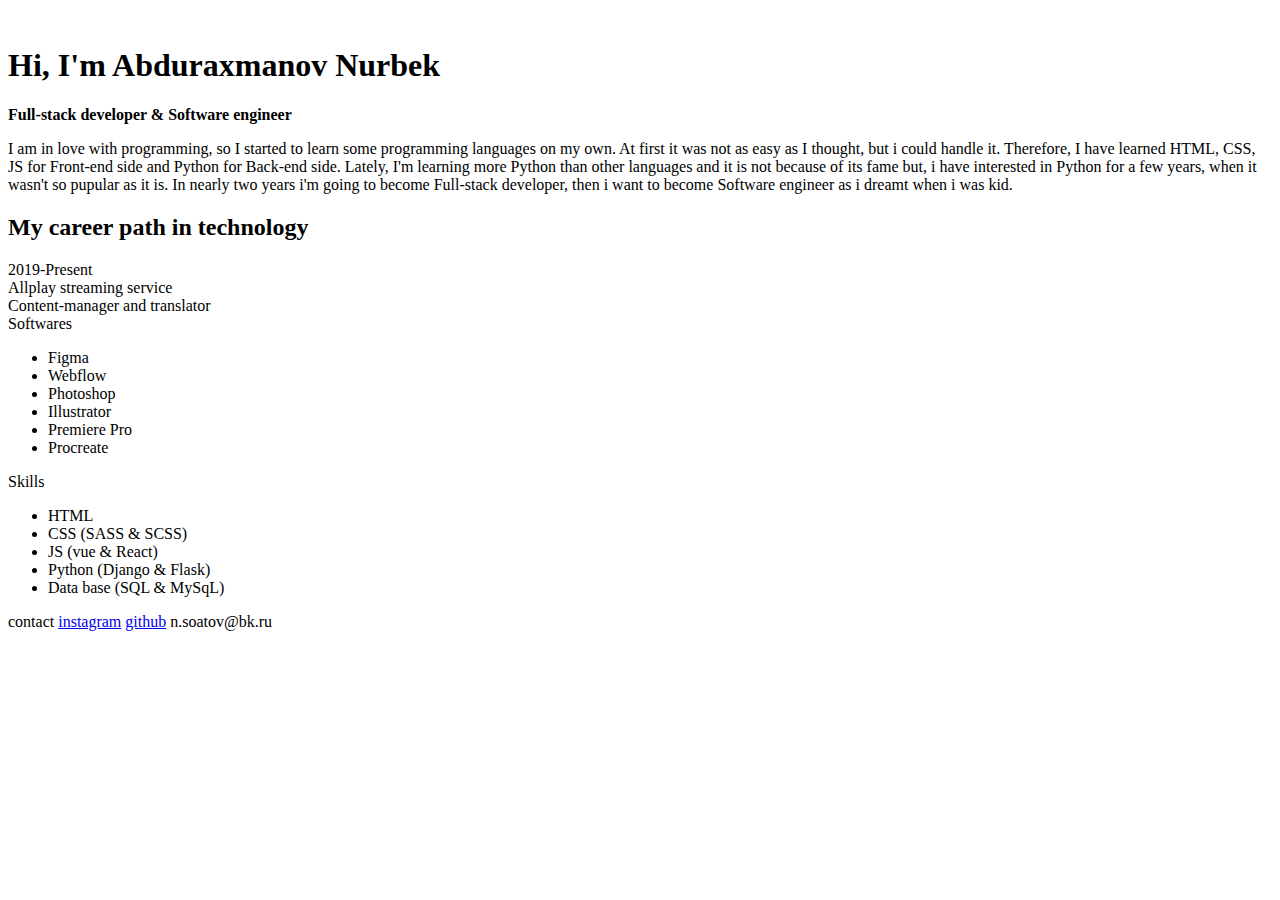
==== index.html @ 8be35cf1 "bugfix" ====
<!DOCTYPE html>
<html lang="en">
<head>
    <meta charset="UTF-8">
    <meta http-equiv="X-UA-Compatible" content="IE=edge">
    <meta name="viewport" content="width=device-width, initial-scale=1.0">
    <link rel="stylesheet" href="css/style.css">
    <link rel="shortcut icon" href="favicon.ico" type="image/x-icon">
    <title>Resume</title>
</head>
<body>
   <div class="all_content">
     <header>
         <div class="header__content">
             <div class="header__photo">
                 <img src="img/2022-08-02 23.05.23.jpg" alt="">
             </div>
             <div class="header__text">
                 <div>
                     <h1>Hi, I'm Abduraxmanov Nurbek</h1>
                     <span class="gray"><strong>Full-stack developer & Software engineer</strong> </span>
                 </div>
                 <p>I am in love with programming, so I started to learn some programming languages on my own. At first it was not as easy as I thought, but i could handle it. Therefore, I have learned HTML, CSS, JS for Front-end side and Python for Back-end side. Lately, I'm learning more Python than other languages and it is not because of its fame but, i have interested in Python for a few years, when it wasn't so pupular as it is. In nearly two years i'm going to become Full-stack developer, then i want to become Software engineer as i dreamt when i was kid.</p>
             </div>
         </div>
     </header>
     <section class="career">
         <h2 class="career__title">
             My career path in technology
         </h2>
         <div class="career__line">
             <span class="career__line__gray">2019-Present</span>
             <div class="career__line_wrapper">
                 <div class="career__line__item">
                 </div>
                 <div class="career__circle"></div>
             </div>
         </div>
         <span>Allplay streaming service</span>
         <br>
         <span class="career__gray">
             Content-manager and translator
         </span>
         <div class="skills">
             <div class="skills__item">
                 <span class="skills__title">Softwares</span>
                 <ul class="skills__list">
                     <li>Figma</li>
                     <li>Webflow</li>
                     <li>Photoshop</li>
                     <li>Illustrator</li>
                     <li>Premiere Pro</li>
                     <li>Procreate</li>
                 </ul>
             </div>
             <div class="skills__item">
                 <span class="skills__title">Skills</span>
                 <ul class="skills__list">
                     <li>HTML</li>
                     <li>CSS (SASS & SCSS)</li>
                     <li>JS (vue & React)</li>
                     <li>Python (Django & Flask)</li>
                     <li>Data base (SQL & MySqL)</li>
                 </ul>
             </div>
         </div>
         <!-- <div class="portfolio">
             <span class="portfolio__span">See my portfolio <a href="#">here</a></span>
         </div> -->
         <div class="contacts">
             <span class="contact__gray">contact</span>
             <a target="_blank" href="https://www.instagram.com/_1nurbek/">instagram</a>
             <a target="_blank" href="https://github.com/bugsssssss">github</a>
             <span>n.soatov@bk.ru</span>
         </div>
     </section>
   </div>
</body>
</html>
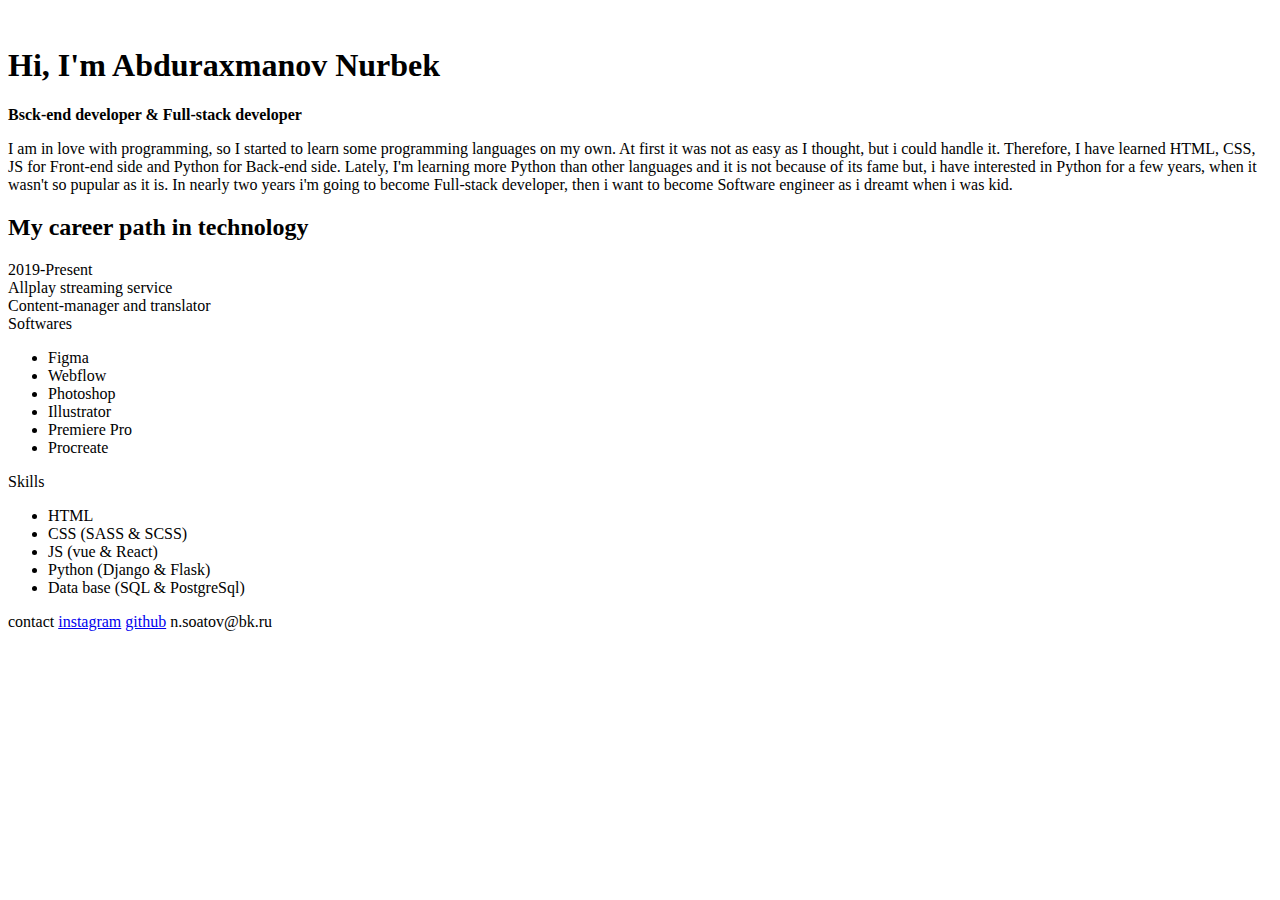
==== commit a63d917b: "bugfix" ====
--- a/index.html
+++ b/index.html
@@ -18,7 +18,7 @@
              <div class="header__text">
                  <div>
                      <h1>Hi, I'm Abduraxmanov Nurbek</h1>
-                     <span class="gray"><strong>Full-stack developer & Software engineer</strong> </span>
+                     <span class="gray"><strong>Bsck-end developer & Full-stack developer</strong> </span>
                  </div>
                  <p>I am in love with programming, so I started to learn some programming languages on my own. At first it was not as easy as I thought, but i could handle it. Therefore, I have learned HTML, CSS, JS for Front-end side and Python for Back-end side. Lately, I'm learning more Python than other languages and it is not because of its fame but, i have interested in Python for a few years, when it wasn't so pupular as it is. In nearly two years i'm going to become Full-stack developer, then i want to become Software engineer as i dreamt when i was kid.</p>
              </div>
@@ -60,7 +60,7 @@
                      <li>CSS (SASS & SCSS)</li>
                      <li>JS (vue & React)</li>
                      <li>Python (Django & Flask)</li>
-                     <li>Data base (SQL & MySqL)</li>
+                     <li>Data base (SQL & PostgreSql)</li>
                  </ul>
              </div>
          </div>
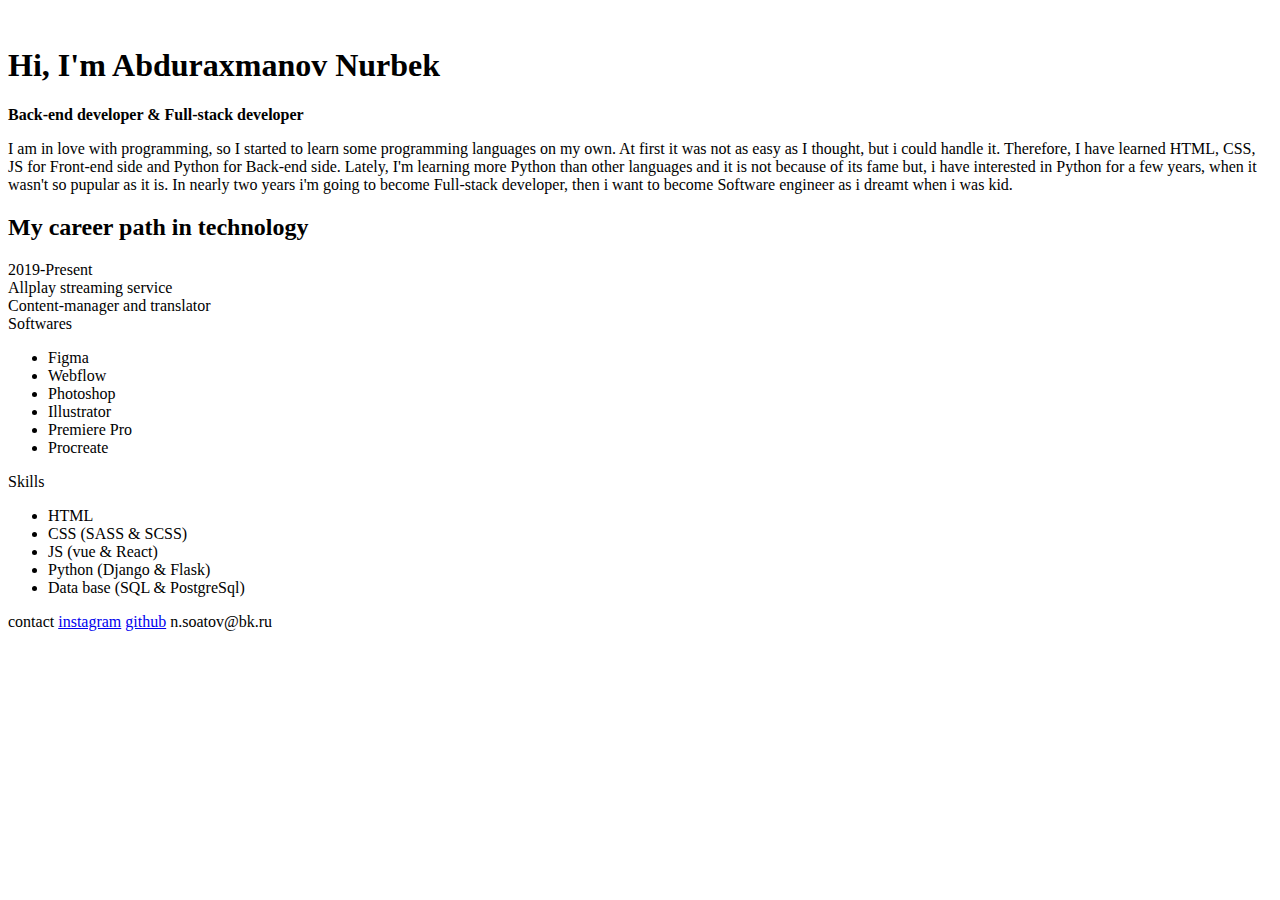
==== commit c58e01da: "bugfix" ====
--- a/index.html
+++ b/index.html
@@ -18,7 +18,7 @@
              <div class="header__text">
                  <div>
                      <h1>Hi, I'm Abduraxmanov Nurbek</h1>
-                     <span class="gray"><strong>Bsck-end developer & Full-stack developer</strong> </span>
+                     <span class="gray"><strong>Back-end developer & Full-stack developer</strong> </span>
                  </div>
                  <p>I am in love with programming, so I started to learn some programming languages on my own. At first it was not as easy as I thought, but i could handle it. Therefore, I have learned HTML, CSS, JS for Front-end side and Python for Back-end side. Lately, I'm learning more Python than other languages and it is not because of its fame but, i have interested in Python for a few years, when it wasn't so pupular as it is. In nearly two years i'm going to become Full-stack developer, then i want to become Software engineer as i dreamt when i was kid.</p>
              </div>
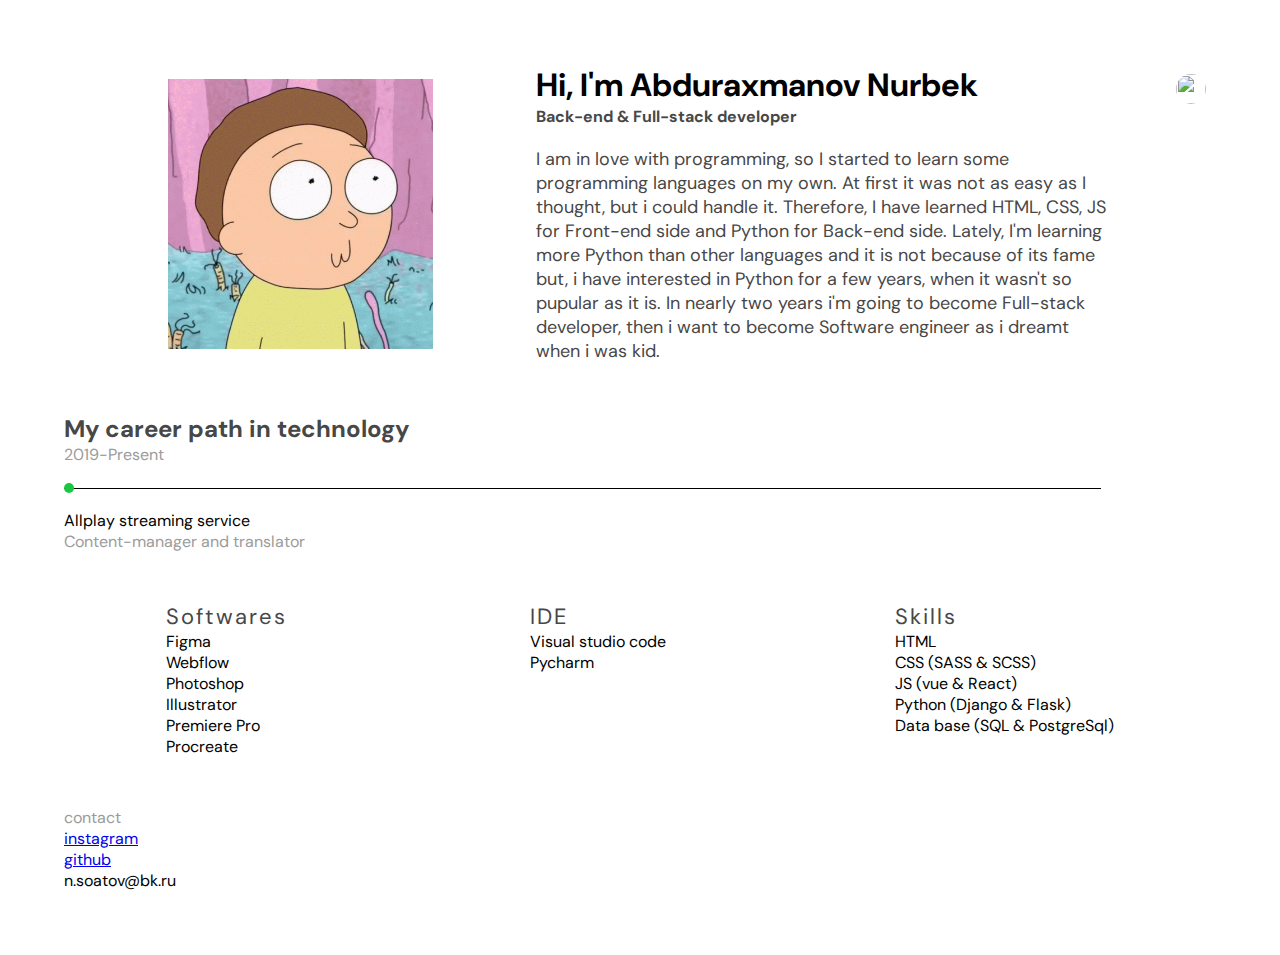
==== commit e58d5f63: "Add files via upload" ====
--- a/index.html
+++ b/index.html
@@ -10,15 +10,17 @@
 </head>
 <body>
    <div class="all_content">
+    <img src="img/day.png" alt="" id="mode">
+    <!-- <img src="img/day_night.png" alt="" id="mode"> -->
      <header>
          <div class="header__content">
              <div class="header__photo">
-                 <img src="img/2022-08-02 23.05.23.jpg" alt="">
+                 <img src="img/rick-and-morty-puzzled.gif" alt="">
              </div>
              <div class="header__text">
                  <div>
                      <h1>Hi, I'm Abduraxmanov Nurbek</h1>
-                     <span class="gray"><strong>Back-end developer & Full-stack developer</strong> </span>
+                     <span class="gray"><strong>Back-end & Full-stack developer</strong> </span>
                  </div>
                  <p>I am in love with programming, so I started to learn some programming languages on my own. At first it was not as easy as I thought, but i could handle it. Therefore, I have learned HTML, CSS, JS for Front-end side and Python for Back-end side. Lately, I'm learning more Python than other languages and it is not because of its fame but, i have interested in Python for a few years, when it wasn't so pupular as it is. In nearly two years i'm going to become Full-stack developer, then i want to become Software engineer as i dreamt when i was kid.</p>
              </div>
@@ -42,6 +44,7 @@
              Content-manager and translator
          </span>
          <div class="skills">
+       
              <div class="skills__item">
                  <span class="skills__title">Softwares</span>
                  <ul class="skills__list">
@@ -53,6 +56,13 @@
                      <li>Procreate</li>
                  </ul>
              </div>
+                  <div class="skills__item">
+                <span class="skills__title">IDE</span>
+                <ul class="skills__list">
+                    <li>Visual studio code</li>
+                    <li>Pycharm</li>
+                </ul>
+            </div>
              <div class="skills__item">
                  <span class="skills__title">Skills</span>
                  <ul class="skills__list">
@@ -75,5 +85,6 @@
          </div>
      </section>
    </div>
+   <script src="script.js"></script>
 </body>
 </html>--- a/css/style.css
+++ b/css/style.css
@@ -0,0 +1,136 @@
+@import url("https://fonts.googleapis.com/css2?family=DM+Sans:ital,wght@0,400;0,500;0,700;1,400;1,500&display=swap");
+* {
+  margin: 0;
+  padding: 0;
+  box-sizing: border-box;
+  font-family: "DM Sans", sans-serif;
+}
+
+body {
+  padding: 5%;
+  transition: 0.5s;
+}
+
+.all_content {
+  position: relative;
+}
+
+#mode {
+  width: 30px;
+  height: 30px;
+  cursor: pointer;
+  transition: 0.5s;
+  background-color: #fff;
+  border-radius: 50%;
+  border: none;
+  position: absolute;
+  right: 10px;
+  top: 10px;
+}
+
+header .header__content {
+  display: flex;
+  justify-content: space-evenly;
+  align-items: center;
+  flex-wrap: wrap;
+}
+header .header__photo {
+  width: 265px;
+  height: 270px;
+  background-color: black;
+}
+header .header__photo img {
+  width: 265px;
+  height: 270px;
+}
+header .header__text {
+  width: 50%;
+  display: flex;
+  flex-direction: column;
+  gap: 20px;
+}
+header .header__text span {
+  color: #474747;
+}
+header .header__text p {
+  font-weight: 400;
+  font-size: 18px;
+  color: #474747;
+}
+
+.career {
+  margin-top: 50px;
+}
+.career .career__title {
+  color: #474747;
+}
+.career .career__line__gray {
+  color: #9B9B9B;
+}
+.career .career__line_wrapper {
+  height: 15px;
+  position: relative;
+  margin: 15px 0;
+  align-items: center;
+}
+.career .career__line_wrapper .career__line__item {
+  width: 90%;
+  height: 1px;
+  background: #000;
+  position: absolute;
+  top: 50%;
+}
+.career .career__line_wrapper .career__circle {
+  width: 10px;
+  height: 10px;
+  border-radius: 50%;
+  background: #1AC840;
+  position: absolute;
+  left: 0%;
+  top: 20%;
+}
+.career .career__gray {
+  color: #9B9B9B;
+}
+.career .skills {
+  margin-top: 50px;
+  display: flex;
+  justify-content: space-around;
+  flex-wrap: wrap;
+  gap: 20px;
+}
+.career .skills .skills__item {
+  min-width: 140px;
+}
+.career .skills .skills__item .skills__title {
+  font-size: 22px;
+  color: #474747;
+  letter-spacing: 2px;
+}
+.career .skills .skills__item .skills__list {
+  list-style: none;
+}
+.career .portfolio {
+  margin-top: 50px;
+}
+.career .contacts {
+  margin-top: 50px;
+  display: flex;
+  flex-direction: column;
+}
+.career .contacts .contact__gray {
+  color: #9B9B9B;
+}
+
+@media screen and (max-width: 800px) {
+  header .header__content {
+    row-gap: 30px;
+  }
+  header .header__content .header__text {
+    width: unset;
+  }
+  #mode {
+    right: 0;
+    top: 0;
+  }
+}/*# sourceMappingURL=style.css.map */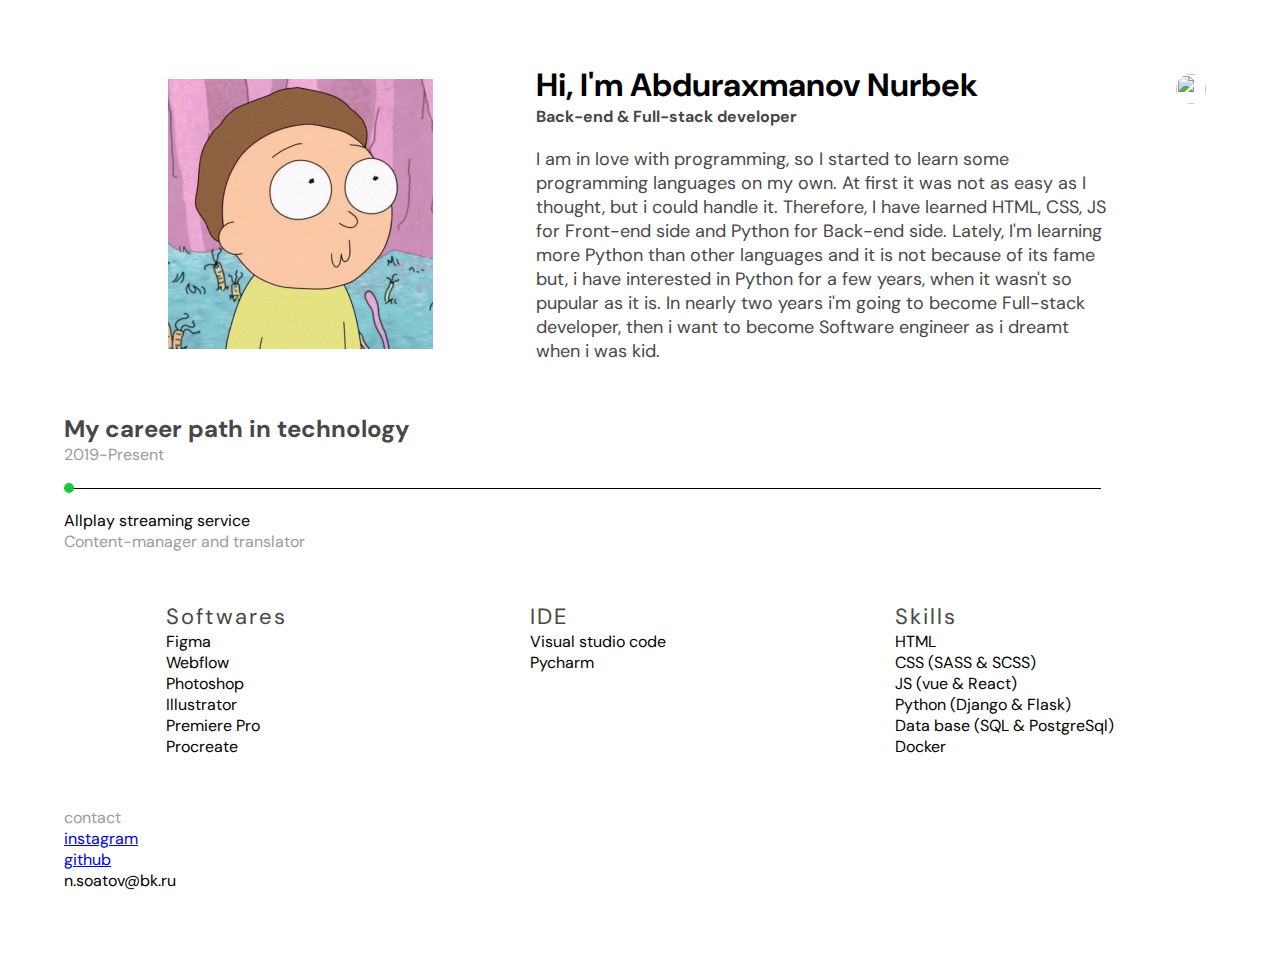
==== commit 08c0c3c1: "skills updated" ====
--- a/index.html
+++ b/index.html
@@ -71,6 +71,7 @@
                      <li>JS (vue & React)</li>
                      <li>Python (Django & Flask)</li>
                      <li>Data base (SQL & PostgreSql)</li>
+                     <li>Docker</li>
                  </ul>
              </div>
          </div>
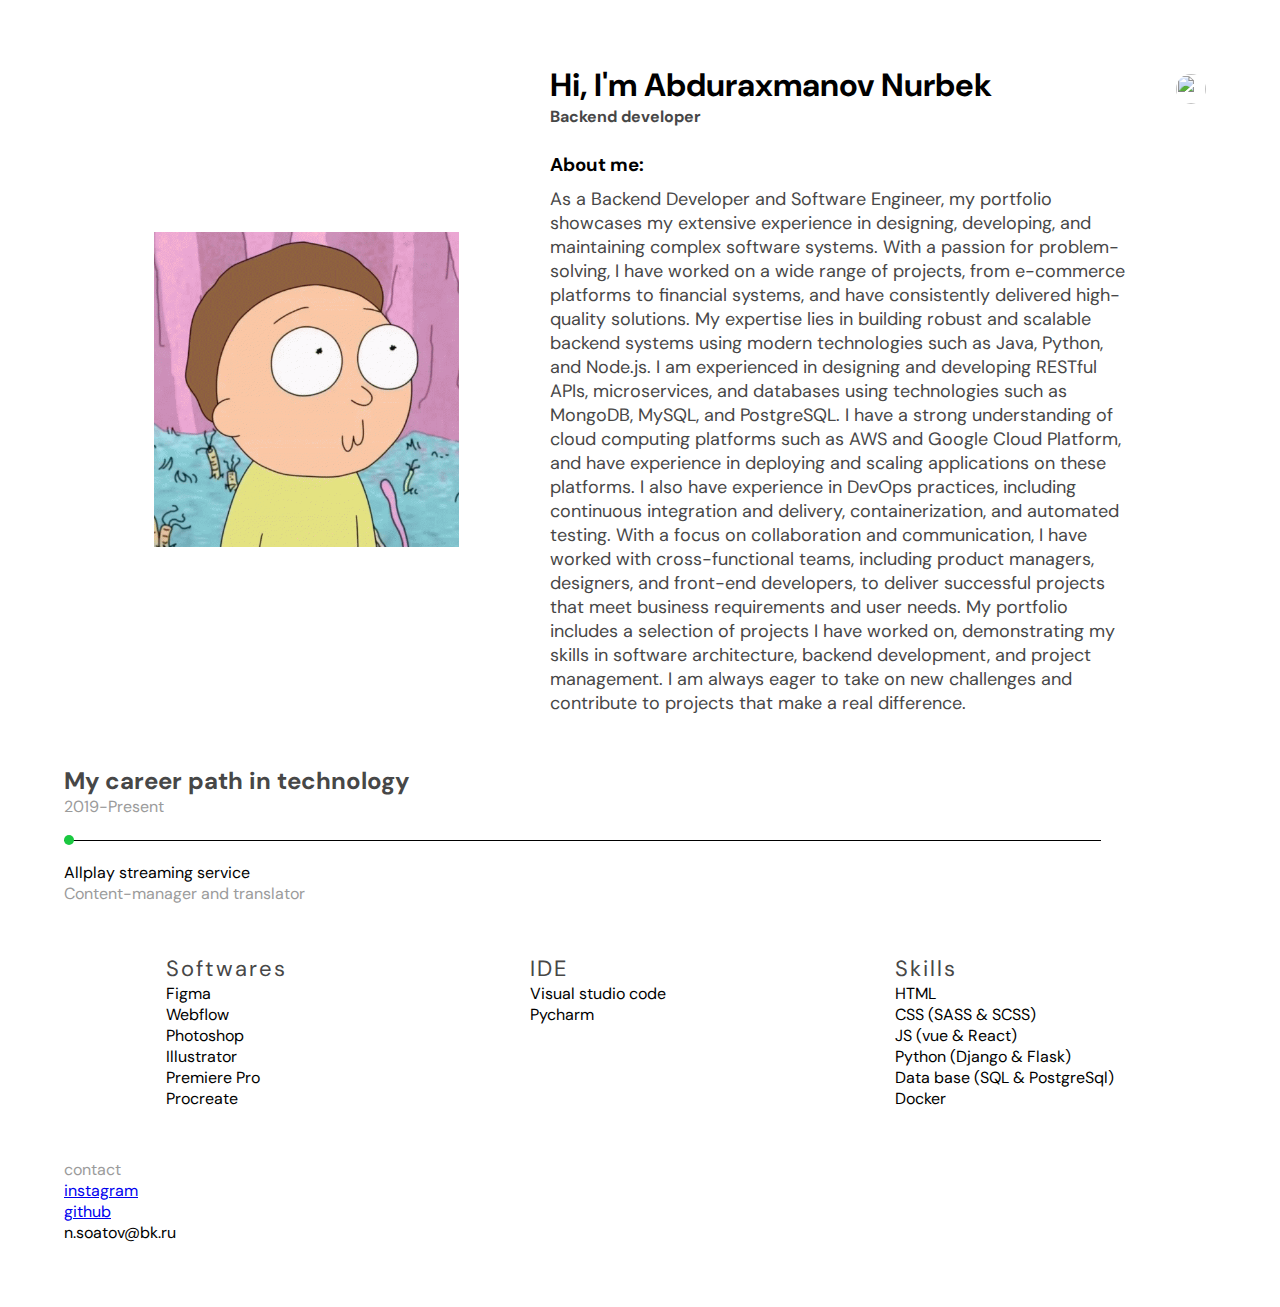
==== commit 2e59e3e7: "about message update" ====
--- a/index.html
+++ b/index.html
@@ -20,9 +20,18 @@
              <div class="header__text">
                  <div>
                      <h1>Hi, I'm Abduraxmanov Nurbek</h1>
-                     <span class="gray"><strong>Back-end & Full-stack developer</strong> </span>
+                     <span class="gray"><strong>Backend developer</strong> </span>
                  </div>
-                 <p>I am in love with programming, so I started to learn some programming languages on my own. At first it was not as easy as I thought, but i could handle it. Therefore, I have learned HTML, CSS, JS for Front-end side and Python for Back-end side. Lately, I'm learning more Python than other languages and it is not because of its fame but, i have interested in Python for a few years, when it wasn't so pupular as it is. In nearly two years i'm going to become Full-stack developer, then i want to become Software engineer as i dreamt when i was kid.</p>
+                 <h3>About me:</h3>
+                 <p>As a Backend Developer and Software Engineer, my portfolio showcases my extensive experience in designing, developing, and maintaining complex software systems. With a passion for problem-solving, I have worked on a wide range of projects, from e-commerce platforms to financial systems, and have consistently delivered high-quality solutions.
+
+                    My expertise lies in building robust and scalable backend systems using modern technologies such as Java, Python, and Node.js. I am experienced in designing and developing RESTful APIs, microservices, and databases using technologies such as MongoDB, MySQL, and PostgreSQL.
+                    
+                    I have a strong understanding of cloud computing platforms such as AWS and Google Cloud Platform, and have experience in deploying and scaling applications on these platforms. I also have experience in DevOps practices, including continuous integration and delivery, containerization, and automated testing.
+                    
+                    With a focus on collaboration and communication, I have worked with cross-functional teams, including product managers, designers, and front-end developers, to deliver successful projects that meet business requirements and user needs.
+                    
+                    My portfolio includes a selection of projects I have worked on, demonstrating my skills in software architecture, backend development, and project management. I am always eager to take on new challenges and contribute to projects that make a real difference.</p>
              </div>
          </div>
      </header>
--- a/css/style.css
+++ b/css/style.css
@@ -35,22 +35,26 @@
   flex-wrap: wrap;
 }
 header .header__photo {
-  width: 265px;
-  height: 270px;
+  width: 305px;
+  height: 315px;
   background-color: black;
+  border-radius: 10px;
 }
 header .header__photo img {
-  width: 265px;
-  height: 270px;
+  width: 305px;
+  height: 315px;
 }
 header .header__text {
   width: 50%;
   display: flex;
   flex-direction: column;
-  gap: 20px;
+  gap: 10px;
 }
 header .header__text span {
   color: #474747;
+}
+header .header__text h3 {
+  margin: 15px 0 0 0;
 }
 header .header__text p {
   font-weight: 400;
